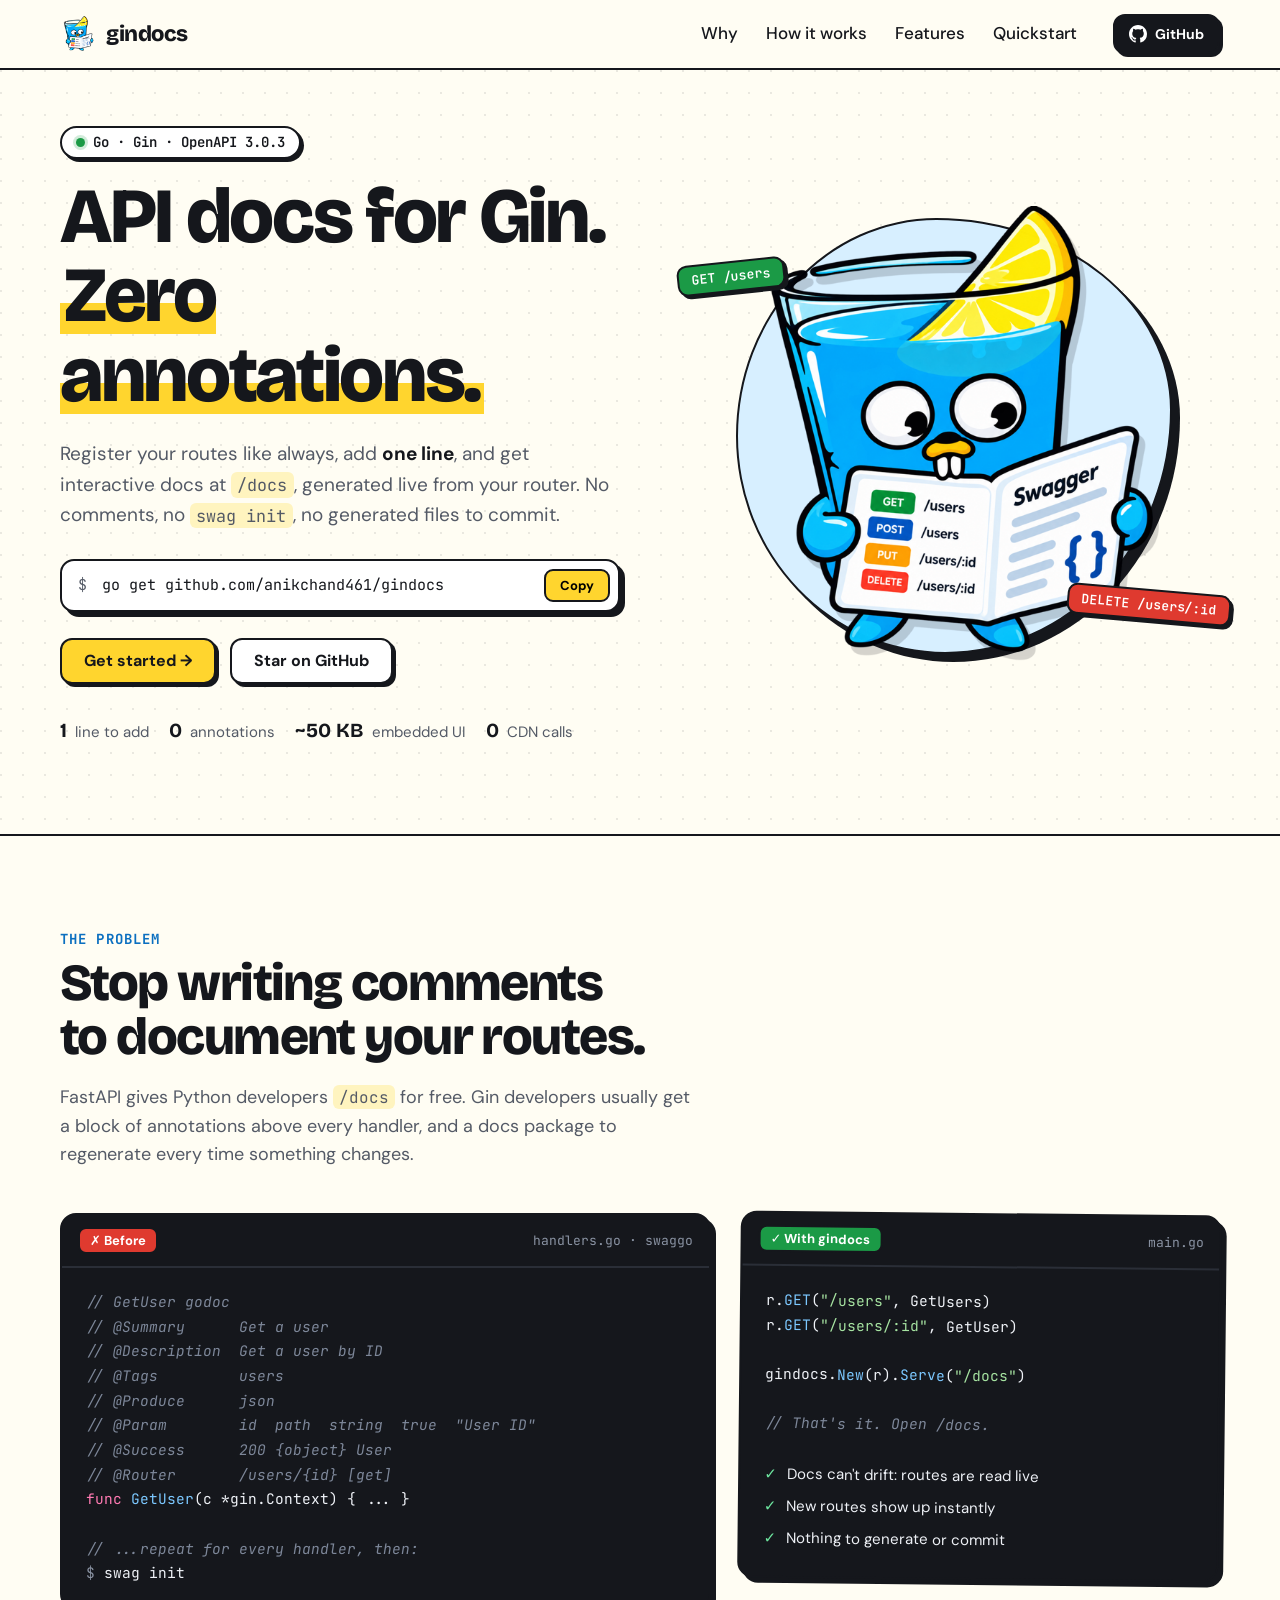
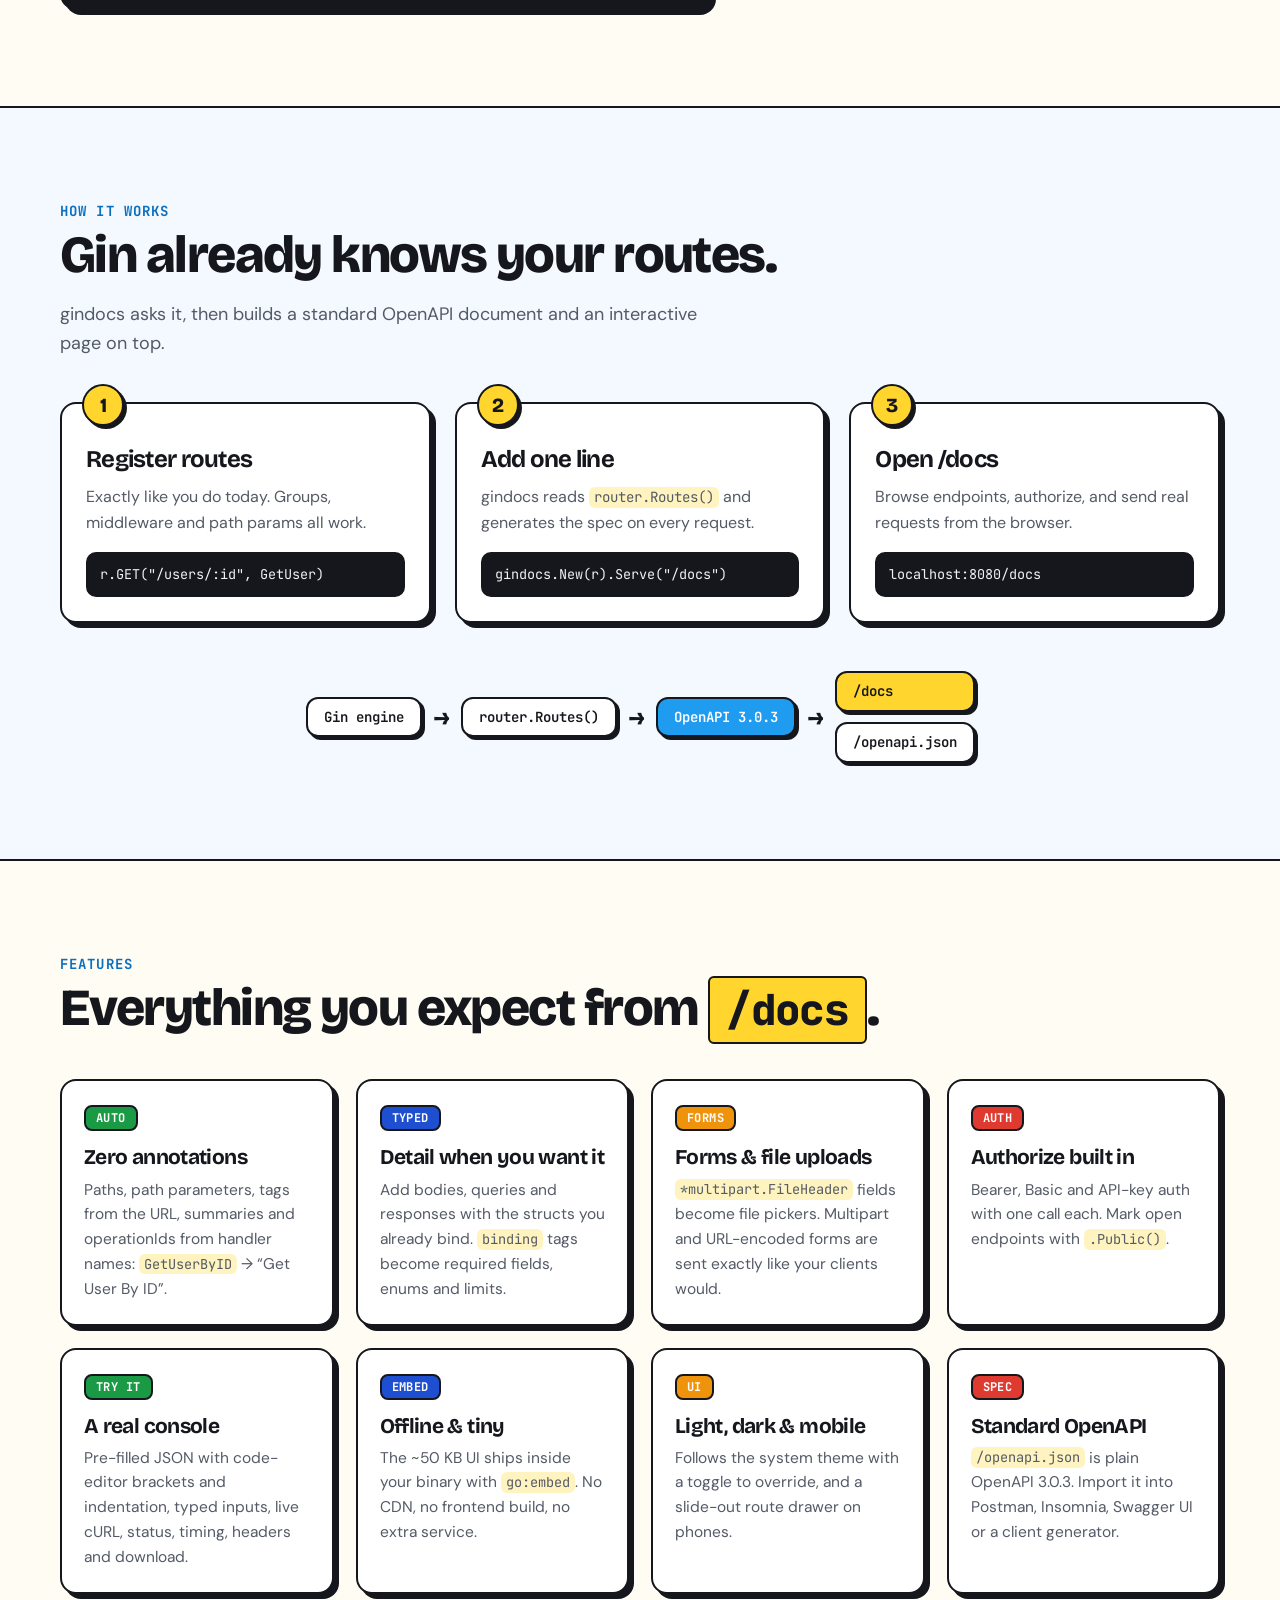
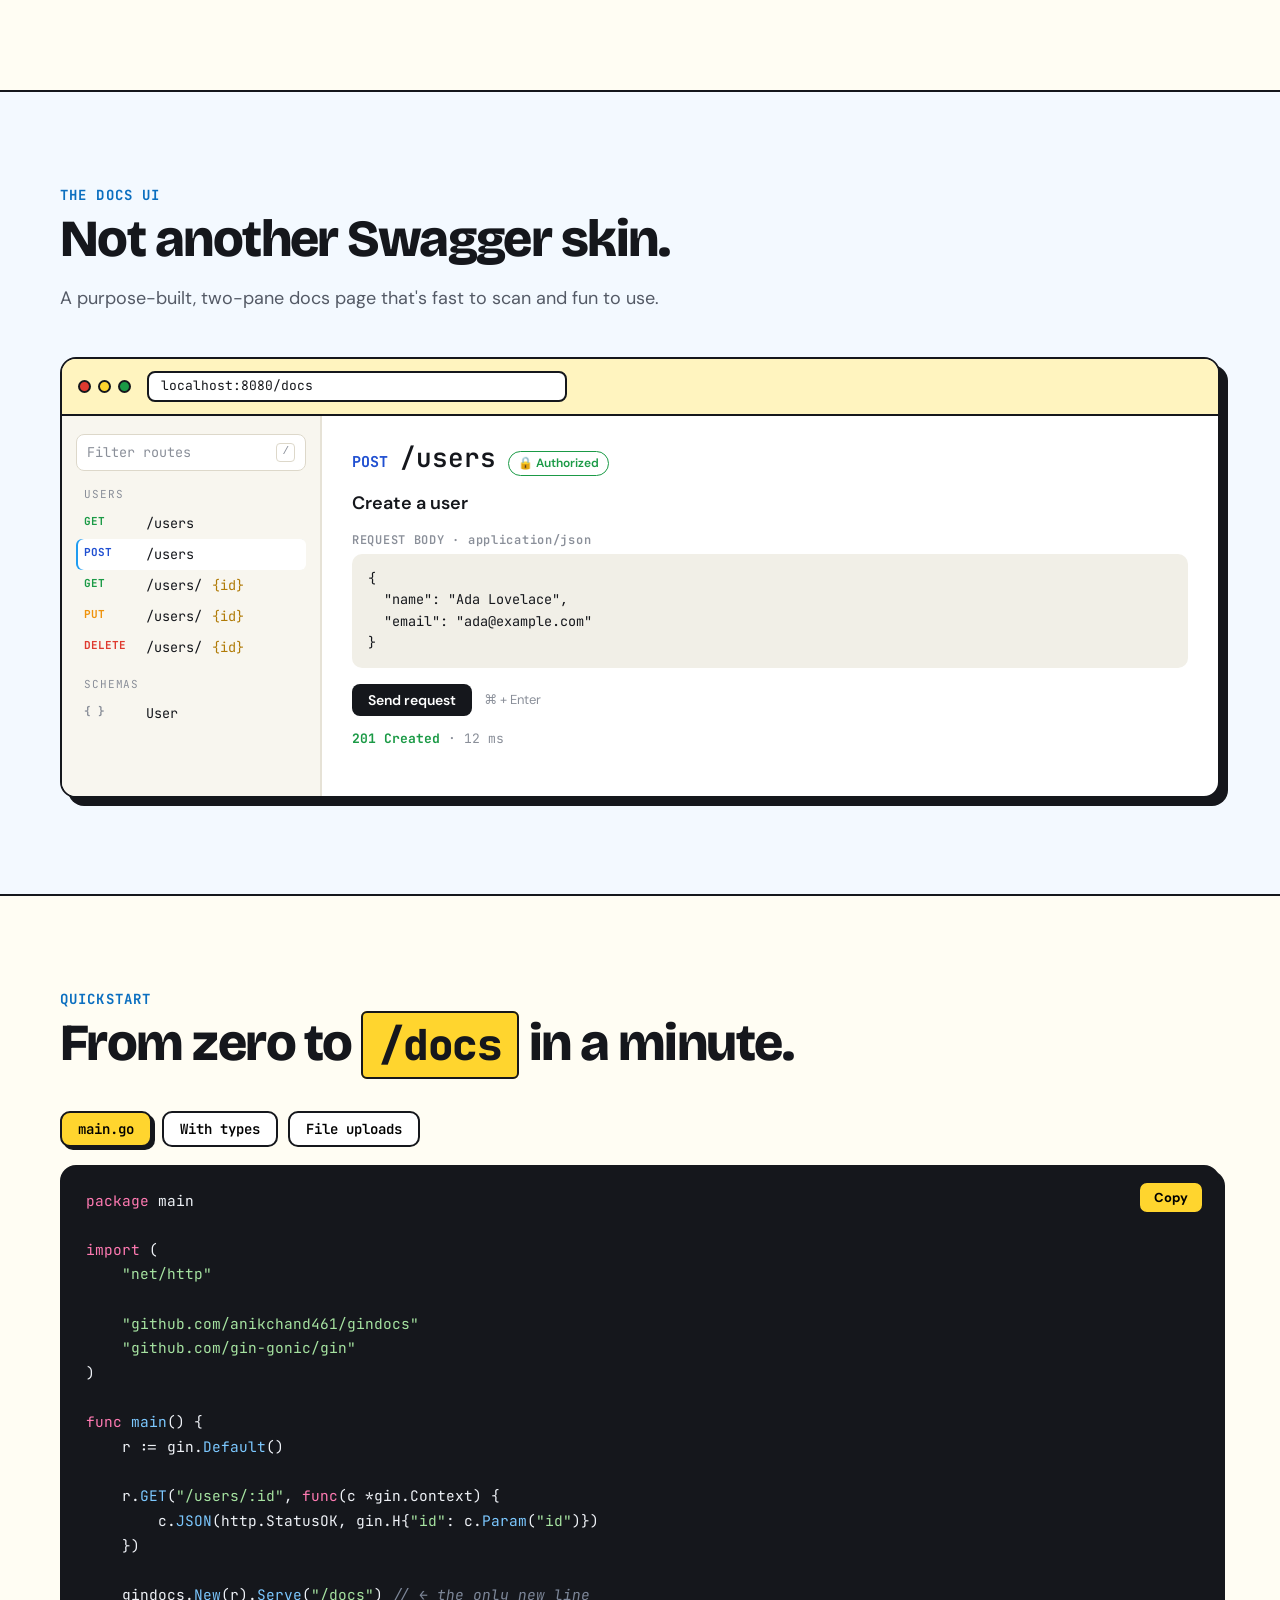
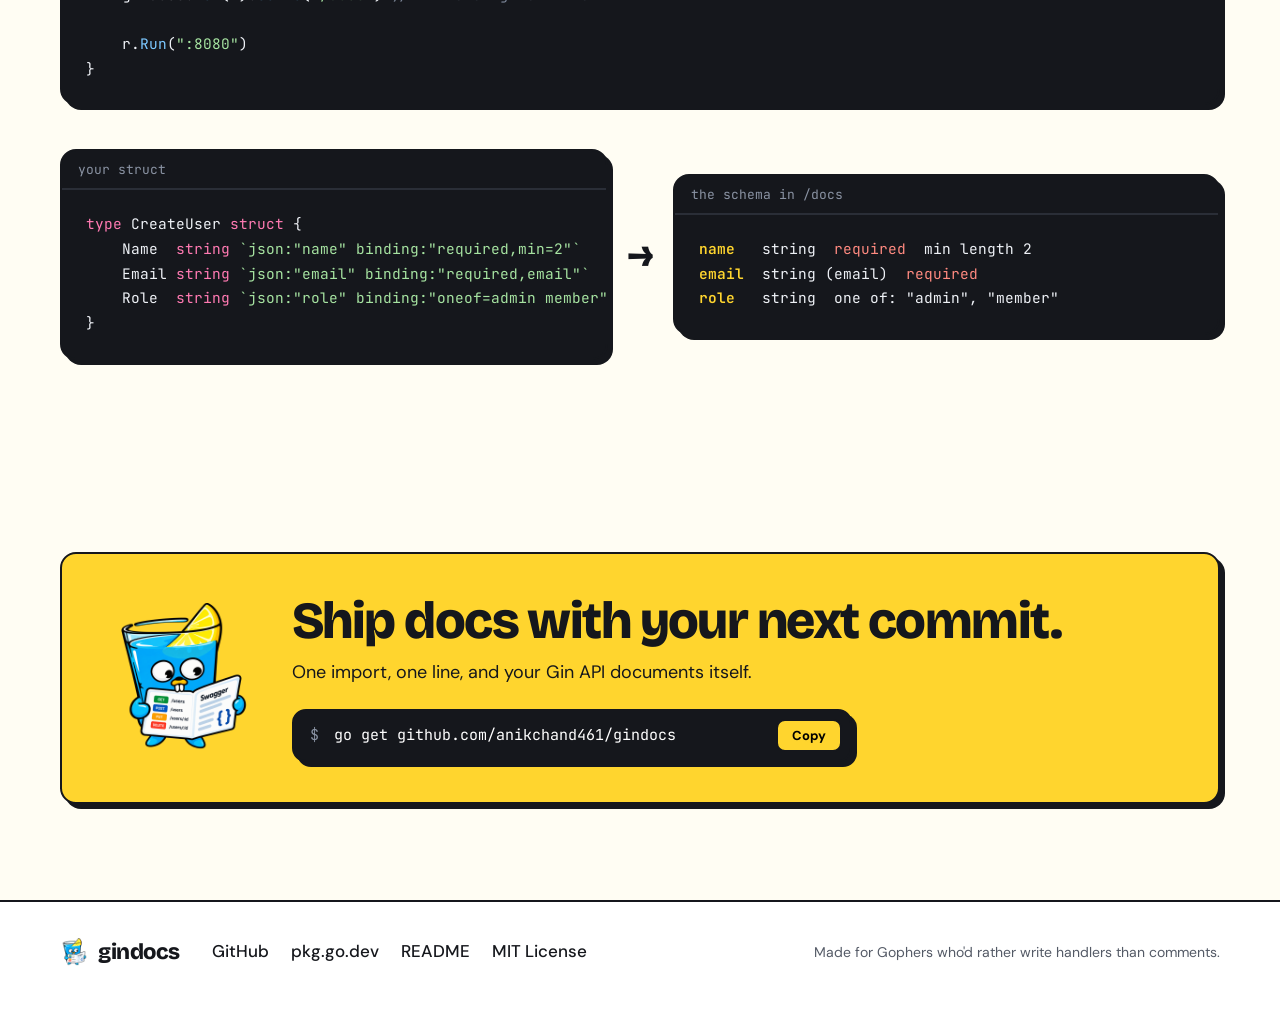
==== frontend/index.html @ b8d94977 "change readme and andd an ui to the product" ====
<!doctype html>
<html lang="en">
<head>
  <meta charset="utf-8">
  <meta name="viewport" content="width=device-width, initial-scale=1">
  <title>gindocs: automatic API docs for Gin</title>
  <meta name="description" content="Register your Gin routes, add one line, and get interactive OpenAPI docs at /docs. Zero annotations, no code generation.">
  <meta property="og:title" content="gindocs: automatic API docs for Gin">
  <meta property="og:description" content="Zero-annotation OpenAPI docs and an interactive docs UI for Go's Gin framework.">
  <meta property="og:image" content="assets/logo-640.png">
  <meta name="theme-color" content="#ffd52e">

  <link rel="icon" type="image/png" sizes="32x32" href="assets/favicon-32.png">
  <link rel="icon" type="image/png" sizes="64x64" href="assets/favicon-64.png">
  <link rel="apple-touch-icon" href="assets/apple-touch-icon.png">

  <link rel="preconnect" href="https://fonts.googleapis.com">
  <link rel="preconnect" href="https://fonts.gstatic.com" crossorigin>
  <link href="https://fonts.googleapis.com/css2?family=Bricolage+Grotesque:opsz,wght@12..96,600;12..96,800&family=DM+Sans:opsz,wght@9..40,400;9..40,500;9..40,700&family=JetBrains+Mono:wght@400;600&display=swap" rel="stylesheet">
  <link rel="stylesheet" href="style.css">
</head>
<body>
  <a class="skip" href="#main">Skip to content</a>

  <header class="nav">
    <div class="wrap nav-inner">
      <a class="brand" href="#top" aria-label="gindocs home">
        <img src="assets/favicon-64.png" alt="" width="36" height="36">
        <span>gindocs</span>
      </a>
      <nav class="nav-links" aria-label="Sections">
        <a href="#why">Why</a>
        <a href="#how">How it works</a>
        <a href="#features">Features</a>
        <a href="#quickstart">Quickstart</a>
      </nav>
      <a class="btn btn-dark btn-sm" href="https://github.com/anikchand461/gindocs" target="_blank" rel="noopener">
        <svg class="gh" viewBox="0 0 16 16" aria-hidden="true"><path d="M8 0C3.58 0 0 3.58 0 8c0 3.54 2.29 6.53 5.47 7.59.4.07.55-.17.55-.38 0-.19-.01-.82-.01-1.49-2.01.37-2.53-.49-2.69-.94-.09-.23-.48-.94-.82-1.13-.28-.15-.68-.52-.01-.53.63-.01 1.08.58 1.23.82.72 1.21 1.87.87 2.33.66.07-.52.28-.87.51-1.07-1.78-.2-3.64-.89-3.64-3.95 0-.87.31-1.59.82-2.15-.08-.2-.36-1.02.08-2.12 0 0 .67-.21 2.2.82.64-.18 1.32-.27 2-.27.68 0 1.36.09 2 .27 1.53-1.04 2.2-.82 2.2-.82.44 1.1.16 1.92.08 2.12.51.56.82 1.27.82 2.15 0 3.07-1.87 3.75-3.65 3.95.29.25.54.73.54 1.48 0 1.07-.01 1.93-.01 2.2 0 .21.15.46.55.38A8.013 8.013 0 0 0 16 8c0-4.42-3.58-8-8-8z"/></svg>
        <span>GitHub</span>
      </a>
    </div>
  </header>

  <main id="main">
    <!-- ============ HERO ============ -->
    <section class="hero" id="top">
      <div class="wrap hero-grid">
        <div class="hero-copy">
          <p class="eyebrow"><span class="dot"></span> Go · Gin · OpenAPI 3.0.3</p>
          <h1>API docs for Gin.<br><span class="hl">Zero annotations.</span></h1>
          <p class="lede">
            Register your routes like always, add <strong>one line</strong>, and get interactive docs at
            <code>/docs</code>, generated live from your router. No comments, no <code>swag init</code>,
            no generated files to commit.
          </p>

          <div class="install">
            <code><span class="prompt">$</span> go get github.com/anikchand461/gindocs</code>
            <button class="copy" type="button" data-copy="go get github.com/anikchand461/gindocs">Copy</button>
          </div>

          <div class="cta-row">
            <a class="btn btn-lemon" href="#quickstart">Get started →</a>
            <a class="btn btn-light" href="https://github.com/anikchand461/gindocs" target="_blank" rel="noopener">Star on GitHub</a>
          </div>

          <ul class="stats" aria-label="At a glance">
            <li><b>1</b> line to add</li>
            <li><b>0</b> annotations</li>
            <li><b>~50 KB</b> embedded UI</li>
            <li><b>0</b> CDN calls</li>
          </ul>
        </div>

        <div class="hero-art">
          <div class="blob" aria-hidden="true"></div>
          <img class="logo-big" src="assets/logo-640.png" width="460" height="460"
               alt="The gindocs mascot: a blue Gin glass gopher with a lemon slice, reading a Swagger book listing GET, POST, PUT and DELETE routes">
          <span class="sticker s-get" aria-hidden="true">GET /users</span>
          <span class="sticker s-del" aria-hidden="true">DELETE /users/:id</span>
        </div>
      </div>
    </section>

    <!-- ============ WHY ============ -->
    <section class="section" id="why">
      <div class="wrap">
        <p class="kicker">The problem</p>
        <h2>Stop writing comments<br>to document your routes.</h2>
        <p class="sub">
          FastAPI gives Python developers <code>/docs</code> for free. Gin developers usually get a block of
          annotations above every handler, and a docs package to regenerate every time something changes.
        </p>

        <div class="compare">
          <article class="card code-card bad">
            <header class="card-head">
              <span class="tag tag-bad">✗ Before</span>
              <span class="file">handlers.go · swaggo</span>
            </header>
<pre><code><span class="c">// GetUser godoc</span>
<span class="c">// @Summary      Get a user</span>
<span class="c">// @Description  Get a user by ID</span>
<span class="c">// @Tags         users</span>
<span class="c">// @Produce      json</span>
<span class="c">// @Param        id  path  string  true  "User ID"</span>
<span class="c">// @Success      200 {object} User</span>
<span class="c">// @Router       /users/{id} [get]</span>
<span class="k">func</span> <span class="f">GetUser</span>(c *gin.Context) { ... }

<span class="c">// ...repeat for every handler, then:</span>
<span class="p">$</span> swag init</code></pre>
          </article>

          <article class="card code-card good">
            <header class="card-head">
              <span class="tag tag-good">✓ With gindocs</span>
              <span class="file">main.go</span>
            </header>
<pre><code>r.<span class="f">GET</span>(<span class="s">"/users"</span>, GetUsers)
r.<span class="f">GET</span>(<span class="s">"/users/:id"</span>, GetUser)

gindocs.<span class="f">New</span>(r).<span class="f">Serve</span>(<span class="s">"/docs"</span>)

<span class="c">// That's it. Open /docs.</span></code></pre>
            <ul class="checks">
              <li>Docs can't drift: routes are read live</li>
              <li>New routes show up instantly</li>
              <li>Nothing to generate or commit</li>
            </ul>
          </article>
        </div>
      </div>
    </section>

    <!-- ============ HOW ============ -->
    <section class="section alt" id="how">
      <div class="wrap">
        <p class="kicker">How it works</p>
        <h2>Gin already knows your routes.</h2>
        <p class="sub">gindocs asks it, then builds a standard OpenAPI document and an interactive page on top.</p>

        <ol class="steps">
          <li class="card step">
            <span class="num">1</span>
            <h3>Register routes</h3>
            <p>Exactly like you do today. Groups, middleware and path params all work.</p>
            <code class="snippet">r.GET("/users/:id", GetUser)</code>
          </li>
          <li class="card step">
            <span class="num">2</span>
            <h3>Add one line</h3>
            <p>gindocs reads <code>router.Routes()</code> and generates the spec on every request.</p>
            <code class="snippet">gindocs.New(r).Serve("/docs")</code>
          </li>
          <li class="card step">
            <span class="num">3</span>
            <h3>Open /docs</h3>
            <p>Browse endpoints, authorize, and send real requests from the browser.</p>
            <code class="snippet">localhost:8080/docs</code>
          </li>
        </ol>

        <div class="flow" aria-label="Gin engine to router.Routes() to OpenAPI 3.0.3, served at /openapi.json and /docs">
          <span class="node">Gin engine</span><span class="arrow" aria-hidden="true">→</span>
          <span class="node">router.Routes()</span><span class="arrow" aria-hidden="true">→</span>
          <span class="node node-blue">OpenAPI 3.0.3</span><span class="arrow" aria-hidden="true">→</span>
          <span class="node-pair">
            <span class="node node-lemon">/docs</span>
            <span class="node">/openapi.json</span>
          </span>
        </div>
      </div>
    </section>

    <!-- ============ FEATURES ============ -->
    <section class="section" id="features">
      <div class="wrap">
        <p class="kicker">Features</p>
        <h2>Everything you expect from <code>/docs</code>.</h2>

        <div class="features">
          <article class="card feature">
            <span class="badge b-get">AUTO</span>
            <h3>Zero annotations</h3>
            <p>Paths, path parameters, tags from the URL, summaries and operationIds from handler names: <code>GetUserByID</code> → “Get User By ID”.</p>
          </article>
          <article class="card feature">
            <span class="badge b-post">TYPED</span>
            <h3>Detail when you want it</h3>
            <p>Add bodies, queries and responses with the structs you already bind. <code>binding</code> tags become required fields, enums and limits.</p>
          </article>
          <article class="card feature">
            <span class="badge b-put">FORMS</span>
            <h3>Forms &amp; file uploads</h3>
            <p><code>*multipart.FileHeader</code> fields become file pickers. Multipart and URL-encoded forms are sent exactly like your clients would.</p>
          </article>
          <article class="card feature">
            <span class="badge b-del">AUTH</span>
            <h3>Authorize built in</h3>
            <p>Bearer, Basic and API-key auth with one call each. Mark open endpoints with <code>.Public()</code>.</p>
          </article>
          <article class="card feature">
            <span class="badge b-get">TRY IT</span>
            <h3>A real console</h3>
            <p>Pre-filled JSON with code-editor brackets and indentation, typed inputs, live cURL, status, timing, headers and download.</p>
          </article>
          <article class="card feature">
            <span class="badge b-post">EMBED</span>
            <h3>Offline &amp; tiny</h3>
            <p>The ~50 KB UI ships inside your binary with <code>go:embed</code>. No CDN, no frontend build, no extra service.</p>
          </article>
          <article class="card feature">
            <span class="badge b-put">UI</span>
            <h3>Light, dark &amp; mobile</h3>
            <p>Follows the system theme with a toggle to override, and a slide-out route drawer on phones.</p>
          </article>
          <article class="card feature">
            <span class="badge b-del">SPEC</span>
            <h3>Standard OpenAPI</h3>
            <p><code>/openapi.json</code> is plain OpenAPI 3.0.3. Import it into Postman, Insomnia, Swagger UI or a client generator.</p>
          </article>
        </div>
      </div>
    </section>

    <!-- ============ PREVIEW ============ -->
    <section class="section alt" id="preview">
      <div class="wrap">
        <p class="kicker">The docs UI</p>
        <h2>Not another Swagger skin.</h2>
        <p class="sub">A purpose-built, two-pane docs page that's fast to scan and fun to use.</p>

        <figure class="window" aria-label="Illustration of the gindocs docs page">
          <div class="window-bar">
            <span class="lights" aria-hidden="true"><i></i><i></i><i></i></span>
            <span class="url">localhost:8080/docs</span>
          </div>
          <div class="window-body">
            <aside class="mock-side" aria-hidden="true">
              <div class="mock-search">Filter routes <kbd>/</kbd></div>
              <p class="mock-group">USERS</p>
              <p class="mock-route"><b class="m-get">GET</b>/users</p>
              <p class="mock-route active"><b class="m-post">POST</b>/users</p>
              <p class="mock-route"><b class="m-get">GET</b>/users/<i>{id}</i></p>
              <p class="mock-route"><b class="m-put">PUT</b>/users/<i>{id}</i></p>
              <p class="mock-route"><b class="m-del">DELETE</b>/users/<i>{id}</i></p>
              <p class="mock-group">SCHEMAS</p>
              <p class="mock-route"><b class="m-schema">{ }</b>User</p>
            </aside>
            <div class="mock-main" aria-hidden="true">
              <p class="mock-title"><b class="m-post">POST</b> /users <span class="mock-lock">🔒 Authorized</span></p>
              <p class="mock-summary">Create a user</p>
              <p class="mock-label">REQUEST BODY · application/json</p>
<pre class="mock-code">{
  "name": "Ada Lovelace",
  "email": "ada@example.com"
}</pre>
              <div class="mock-actions"><span class="mock-send">Send request</span><span class="mock-hint">⌘ + Enter</span></div>
              <p class="mock-status"><b>201 Created</b> · 12 ms</p>
            </div>
          </div>
        </figure>
      </div>
    </section>

    <!-- ============ QUICKSTART ============ -->
    <section class="section" id="quickstart">
      <div class="wrap">
        <p class="kicker">Quickstart</p>
        <h2>From zero to <code>/docs</code> in a minute.</h2>

        <div class="tabs" data-tabs>
          <div class="tab-list" role="tablist" aria-label="Examples">
            <button class="tab" role="tab" aria-selected="true" aria-controls="tab-basic" id="t-basic">main.go</button>
            <button class="tab" role="tab" aria-selected="false" aria-controls="tab-typed" id="t-typed" tabindex="-1">With types</button>
            <button class="tab" role="tab" aria-selected="false" aria-controls="tab-upload" id="t-upload" tabindex="-1">File uploads</button>
          </div>

          <div class="card code-card panel" role="tabpanel" id="tab-basic" aria-labelledby="t-basic">
            <button class="copy copy-float" type="button" data-copy-from="#code-basic">Copy</button>
<pre><code id="code-basic"><span class="k">package</span> main

<span class="k">import</span> (
	<span class="s">"net/http"</span>

	<span class="s">"github.com/anikchand461/gindocs"</span>
	<span class="s">"github.com/gin-gonic/gin"</span>
)

<span class="k">func</span> <span class="f">main</span>() {
	r := gin.<span class="f">Default</span>()

	r.<span class="f">GET</span>(<span class="s">"/users/:id"</span>, <span class="k">func</span>(c *gin.Context) {
		c.<span class="f">JSON</span>(http.StatusOK, gin.H{<span class="s">"id"</span>: c.<span class="f">Param</span>(<span class="s">"id"</span>)})
	})

	gindocs.<span class="f">New</span>(r).<span class="f">Serve</span>(<span class="s">"/docs"</span>) <span class="c">// ← the only new line</span>

	r.<span class="f">Run</span>(<span class="s">":8080"</span>)
}</code></pre>
          </div>

          <div class="card code-card panel" role="tabpanel" id="tab-typed" aria-labelledby="t-typed" hidden>
            <button class="copy copy-float" type="button" data-copy-from="#code-typed">Copy</button>
<pre><code id="code-typed">docs := gindocs.<span class="f">New</span>(r)
docs.Title = <span class="s">"Users API"</span>
docs.<span class="f">BearerAuth</span>()

docs.<span class="f">Route</span>(<span class="s">"POST /users"</span>).
	<span class="f">Summary</span>(<span class="s">"Create a user"</span>).
	<span class="f">Body</span>(CreateUser{}).      <span class="c">// the struct you pass to ShouldBindJSON</span>
	<span class="f">Response</span>(<span class="n">201</span>, User{}).
	<span class="f">Response</span>(<span class="n">400</span>, APIError{})

docs.<span class="f">Route</span>(<span class="s">"GET /users"</span>).
	<span class="f">Query</span>(ListUsers{})        <span class="c">// `form` tags → query parameters</span>

docs.<span class="f">Route</span>(<span class="s">"GET /health"</span>).<span class="f">Public</span>()

docs.<span class="f">Serve</span>(<span class="s">"/docs"</span>)</code></pre>
          </div>

          <div class="card code-card panel" role="tabpanel" id="tab-upload" aria-labelledby="t-upload" hidden>
            <button class="copy copy-float" type="button" data-copy-from="#code-upload">Copy</button>
<pre><code id="code-upload"><span class="k">type</span> AvatarForm <span class="k">struct</span> {
	Avatar  *multipart.FileHeader <span class="s">`form:"avatar" binding:"required"`</span>
	Caption <span class="k">string</span>                <span class="s">`form:"caption" binding:"max=80"`</span>
}

<span class="c">// A file field makes it multipart/form-data,</span>
<span class="c">// and Try it shows a file picker.</span>
docs.<span class="f">Route</span>(<span class="s">"POST /users/:id/avatar"</span>).<span class="f">Form</span>(AvatarForm{})</code></pre>
          </div>
        </div>

        <div class="tags-demo">
          <div class="card code-card">
            <header class="card-head"><span class="file">your struct</span></header>
<pre><code><span class="k">type</span> CreateUser <span class="k">struct</span> {
	Name  <span class="k">string</span> <span class="s">`json:"name" binding:"required,min=2"`</span>
	Email <span class="k">string</span> <span class="s">`json:"email" binding:"required,email"`</span>
	Role  <span class="k">string</span> <span class="s">`json:"role" binding:"oneof=admin member"`</span>
}</code></pre>
          </div>
          <span class="tags-arrow" aria-hidden="true">→</span>
          <div class="card code-card">
            <header class="card-head"><span class="file">the schema in /docs</span></header>
<pre><code><span class="b">name</span>   string  <span class="req">required</span>  min length 2
<span class="b">email</span>  string (email)  <span class="req">required</span>
<span class="b">role</span>   string  one of: "admin", "member"</code></pre>
          </div>
        </div>
      </div>
    </section>

    <!-- ============ CTA ============ -->
    <section class="section">
      <div class="wrap">
        <div class="card cta">
          <img src="assets/logo-640.png" alt="" width="150" height="150" loading="lazy">
          <div>
            <h2>Ship docs with your next commit.</h2>
            <p>One import, one line, and your Gin API documents itself.</p>
            <div class="install install-dark">
              <code><span class="prompt">$</span> go get github.com/anikchand461/gindocs</code>
              <button class="copy" type="button" data-copy="go get github.com/anikchand461/gindocs">Copy</button>
            </div>
          </div>
        </div>
      </div>
    </section>
  </main>

  <footer class="footer">
    <div class="wrap footer-inner">
      <a class="brand" href="#top">
        <img src="assets/favicon-64.png" alt="" width="28" height="28">
        <span>gindocs</span>
      </a>
      <nav class="footer-links" aria-label="Links">
        <a href="https://github.com/anikchand461/gindocs" target="_blank" rel="noopener">GitHub</a>
        <a href="https://pkg.go.dev/github.com/anikchand461/gindocs" target="_blank" rel="noopener">pkg.go.dev</a>
        <a href="https://github.com/anikchand461/gindocs#readme" target="_blank" rel="noopener">README</a>
        <a href="https://github.com/anikchand461/gindocs/blob/main/LICENSE" target="_blank" rel="noopener">MIT License</a>
      </nav>
      <p class="fine">Made for Gophers who'd rather write handlers than comments.</p>
    </div>
  </footer>

  <script src="script.js"></script>
</body>
</html>
---- frontend/style.css ----
/* gindocs website. The look borrows from the mascot: thick ink outlines,
   hard "sticker" shadows, Gin-glass blue and lemon yellow. */

:root {
  --ink: #15171c;
  --paper: #fffdf3;
  --paper-2: #f3f9ff;
  --white: #ffffff;
  --muted: #545a66;
  --blue: #1f9cf0;
  --blue-deep: #0b6fc0;
  --blue-soft: #d7efff;
  --lemon: #ffd52e;
  --lemon-soft: #fff4bf;

  --get: #1b9a46;
  --post: #1f4fd1;
  --put: #ef930c;
  --del: #df3a2f;

  --code-bg: #15171c;
  --code-ink: #eef1f6;
  --code-dim: #8a93a3;

  --line: 2.5px solid var(--ink);
  --shadow: 5px 5px 0 var(--ink);
  --shadow-sm: 3px 3px 0 var(--ink);
  --radius: 16px;

  --display: "Bricolage Grotesque", ui-sans-serif, system-ui, sans-serif;
  --sans: "DM Sans", ui-sans-serif, system-ui, -apple-system, "Segoe UI", sans-serif;
  --mono: "JetBrains Mono", ui-monospace, "SF Mono", Menlo, Consolas, monospace;

  color-scheme: light;
}

* { box-sizing: border-box; }

html { scroll-behavior: smooth; scroll-padding-top: 84px; }

body {
  margin: 0;
  background: var(--paper);
  color: var(--ink);
  font: 17px/1.6 var(--sans);
  -webkit-font-smoothing: antialiased;
  overflow-x: hidden;
}

img { max-width: 100%; height: auto; }

a { color: inherit; }

code {
  font-family: var(--mono);
  font-size: 0.88em;
  padding: 0.1em 0.38em;
  border-radius: 6px;
  background: var(--lemon-soft);
}

:focus-visible { outline: 3px solid var(--blue); outline-offset: 3px; }

.skip {
  position: absolute;
  left: -999px;
  top: 8px;
  z-index: 100;
  padding: 8px 14px;
  background: var(--lemon);
  border: var(--line);
  border-radius: 10px;
}
.skip:focus { left: 8px; }

.wrap {
  width: min(1160px, 100% - 32px);
  margin-inline: auto;
}

/* ---------- buttons ---------- */

.btn {
  display: inline-flex;
  align-items: center;
  gap: 8px;
  padding: 13px 22px;
  border: var(--line);
  border-radius: 12px;
  box-shadow: var(--shadow-sm);
  font: 700 16px/1 var(--sans);
  text-decoration: none;
  cursor: pointer;
  transition: transform 0.12s, box-shadow 0.12s;
}

.btn:hover { transform: translate(-2px, -2px); box-shadow: 5px 5px 0 var(--ink); }
.btn:active { transform: translate(2px, 2px); box-shadow: 1px 1px 0 var(--ink); }

.btn-lemon { background: var(--lemon); }
.btn-light { background: var(--white); }
.btn-dark { background: var(--ink); color: var(--white); }
.btn-sm { padding: 9px 14px; font-size: 14px; }

.gh { width: 18px; height: 18px; fill: currentColor; }

/* ---------- nav ---------- */

.nav {
  position: sticky;
  top: 0;
  z-index: 50;
  background: rgb(255 253 243 / 0.88);
  backdrop-filter: blur(10px);
  border-bottom: var(--line);
}

.nav-inner {
  display: flex;
  align-items: center;
  gap: 24px;
  height: 68px;
}

.brand {
  display: inline-flex;
  align-items: center;
  gap: 10px;
  font: 800 22px/1 var(--display);
  letter-spacing: -0.02em;
  text-decoration: none;
}

.nav-links {
  display: flex;
  gap: 4px;
  margin-left: auto;
}

.nav-links a {
  padding: 8px 12px;
  border-radius: 10px;
  font-weight: 500;
  text-decoration: none;
}

.nav-links a:hover { background: var(--lemon-soft); }

/* ---------- hero ---------- */

.hero {
  padding: 56px 0 88px;
  background:
    radial-gradient(circle at 1px 1px, rgb(21 23 28 / 0.09) 1px, transparent 0) 0 0 / 22px 22px,
    var(--paper);
  border-bottom: var(--line);
}

.hero-grid {
  display: grid;
  grid-template-columns: 1.05fr 0.95fr;
  align-items: center;
  gap: 40px;
}

/* Let grid columns shrink below their content, so long code lines scroll
   inside their own boxes instead of widening the page. */
.hero-grid > *,
.compare > *,
.steps > *,
.features > *,
.tags-demo > * { min-width: 0; }

.eyebrow {
  display: inline-flex;
  align-items: center;
  gap: 8px;
  margin: 0 0 18px;
  padding: 6px 14px;
  border: var(--line);
  border-radius: 999px;
  background: var(--white);
  box-shadow: var(--shadow-sm);
  font: 600 14px/1.2 var(--mono);
}

.dot {
  width: 9px;
  height: 9px;
  border-radius: 50%;
  background: var(--get);
  box-shadow: 0 0 0 3px rgb(27 154 70 / 0.2);
}

h1, h2, h3 { font-family: var(--display); letter-spacing: -0.03em; }

h1 {
  margin: 0;
  font-size: clamp(42px, 6.4vw, 78px);
  font-weight: 800;
  line-height: 1.02;
}

.hl {
  background: linear-gradient(transparent 58%, var(--lemon) 58%, var(--lemon) 92%, transparent 92%);
  padding: 0 4px;
}

.lede {
  max-width: 560px;
  margin: 24px 0 28px;
  font-size: 19px;
  color: var(--muted);
}

.lede strong { color: var(--ink); }

.install {
  display: flex;
  align-items: center;
  gap: 10px;
  max-width: 560px;
  padding: 8px 8px 8px 16px;
  border: var(--line);
  border-radius: 14px;
  background: var(--white);
  box-shadow: var(--shadow);
}

.install code {
  flex: 1;
  min-width: 0;
  padding: 0;
  background: none;
  font-size: 15px;
  overflow-x: auto;
  white-space: nowrap;
}

.prompt { color: var(--muted); user-select: none; margin-right: 6px; }

.copy {
  flex: none;
  padding: 8px 14px;
  border: 2px solid var(--ink);
  border-radius: 9px;
  background: var(--lemon);
  font: 700 13px/1 var(--sans);
  cursor: pointer;
}

.copy:hover { background: #ffe066; }
.copy.done { background: var(--get); color: var(--white); }

.cta-row {
  display: flex;
  flex-wrap: wrap;
  gap: 14px;
  margin-top: 26px;
}

.stats {
  display: flex;
  flex-wrap: wrap;
  gap: 8px 20px;
  margin: 30px 0 0;
  padding: 0;
  list-style: none;
  color: var(--muted);
  font-size: 15px;
}

.stats b { color: var(--ink); font-family: var(--display); font-size: 20px; margin-right: 4px; }

.hero-art {
  position: relative;
  display: grid;
  place-items: center;
  min-height: 420px;
}

.blob {
  position: absolute;
  width: 82%;
  aspect-ratio: 1;
  border: var(--line);
  border-radius: 46% 54% 52% 48% / 50% 44% 56% 50%;
  background: var(--blue-soft);
  box-shadow: 8px 8px 0 var(--ink);
}

.logo-big {
  position: relative;
  width: min(460px, 100%);
  filter: drop-shadow(6px 8px 0 rgb(21 23 28 / 0.18));
  animation: bob 5s ease-in-out infinite;
}

@keyframes bob {
  0%, 100% { transform: translateY(0) rotate(-1.5deg); }
  50% { transform: translateY(-12px) rotate(1.5deg); }
}

.sticker {
  position: absolute;
  padding: 7px 12px;
  border: var(--line);
  border-radius: 10px;
  box-shadow: var(--shadow-sm);
  color: var(--white);
  font: 600 13px/1 var(--mono);
}

.s-get { top: 12%; left: -2%; background: var(--get); transform: rotate(-6deg); }
.s-del { bottom: 10%; right: -2%; background: var(--del); transform: rotate(5deg); }

/* ---------- sections ---------- */

.section { padding: 96px 0; }
.section.alt { background: var(--paper-2); border-block: var(--line); }

.kicker {
  margin: 0 0 10px;
  color: var(--blue-deep);
  font: 700 14px/1 var(--mono);
  letter-spacing: 0.08em;
  text-transform: uppercase;
}

h2 {
  margin: 0;
  font-size: clamp(32px, 4.4vw, 52px);
  font-weight: 800;
  line-height: 1.05;
}

h2 code { font-size: 0.82em; background: var(--lemon); border: 2px solid var(--ink); }

.sub {
  max-width: 640px;
  margin: 18px 0 0;
  color: var(--muted);
  font-size: 18px;
}

.card {
  border: var(--line);
  border-radius: var(--radius);
  background: var(--white);
  box-shadow: var(--shadow);
}

/* ---------- code ---------- */

.code-card { overflow: hidden; background: var(--code-bg); color: var(--code-ink); }

.code-card pre {
  margin: 0;
  padding: 22px 24px;
  overflow-x: auto;
  font: 14.5px/1.7 var(--mono);
  tab-size: 4;
}

.code-card code { padding: 0; background: none; font-size: inherit; border: 0; }

.card-head {
  display: flex;
  align-items: center;
  justify-content: space-between;
  gap: 10px;
  padding: 12px 16px;
  border-bottom: 2px solid #2a2e37;
}

.file { color: var(--code-dim); font: 13px/1 var(--mono); }

.c { color: #7d8799; font-style: italic; }
.k { color: #ff7ab2; }
.s { color: #a6e3a1; }
.f { color: #7cc8ff; }
.n { color: #ffd52e; }
.p { color: var(--code-dim); }
.b { color: var(--lemon); font-weight: 600; }
.req { color: #ff8a80; }

/* ---------- compare ---------- */

.compare {
  display: grid;
  grid-template-columns: 1.15fr 0.85fr;
  gap: 28px;
  margin-top: 44px;
  align-items: start;
}

.tag {
  padding: 5px 10px;
  border: 2px solid var(--ink);
  border-radius: 8px;
  font: 700 13px/1 var(--sans);
}

.tag-bad { background: var(--del); color: var(--white); }
.tag-good { background: var(--get); color: var(--white); }

.code-card.good { transform: rotate(0.6deg); }

.checks {
  margin: 0;
  padding: 0 24px 22px;
  list-style: none;
  font-size: 15px;
}

.checks li { padding: 4px 0; }
.checks li::before { content: "✓"; margin-right: 10px; color: #6ee7a0; font-weight: 700; }

/* ---------- steps & flow ---------- */

.steps {
  display: grid;
  grid-template-columns: repeat(3, 1fr);
  gap: 24px;
  margin: 44px 0 0;
  padding: 0;
  list-style: none;
}

.step { position: relative; padding: 30px 24px 24px; }

.num {
  position: absolute;
  top: -20px;
  left: 20px;
  display: grid;
  place-items: center;
  width: 42px;
  height: 42px;
  border: var(--line);
  border-radius: 50%;
  background: var(--lemon);
  box-shadow: var(--shadow-sm);
  font: 800 20px/1 var(--display);
}

.step h3 { margin: 6px 0 6px; font-size: 24px; }
.step p { margin: 0 0 16px; color: var(--muted); font-size: 16px; }

.snippet {
  display: block;
  padding: 10px 12px;
  border: 2px solid var(--ink);
  border-radius: 10px;
  background: var(--code-bg);
  color: var(--code-ink);
  font-size: 13.5px;
  overflow-x: auto;
  white-space: nowrap;
}

.flow {
  display: flex;
  flex-wrap: wrap;
  align-items: center;
  justify-content: center;
  gap: 12px;
  margin-top: 48px;
}

.node {
  padding: 10px 16px;
  border: var(--line);
  border-radius: 12px;
  background: var(--white);
  box-shadow: var(--shadow-sm);
  font: 600 14px/1.2 var(--mono);
}

.node-blue { background: var(--blue); color: var(--white); }
.node-lemon { background: var(--lemon); }
.node-pair { display: inline-flex; flex-direction: column; gap: 10px; }
.arrow { font: 800 24px/1 var(--display); }

/* ---------- features ---------- */

.features {
  display: grid;
  grid-template-columns: repeat(4, 1fr);
  gap: 22px;
  margin-top: 44px;
}

.feature {
  padding: 22px;
  transition: transform 0.15s, box-shadow 0.15s;
}

.feature:hover { transform: translate(-3px, -3px); box-shadow: 8px 8px 0 var(--ink); }
.feature h3 { margin: 14px 0 8px; font-size: 21px; line-height: 1.15; }
.feature p { margin: 0; color: var(--muted); font-size: 15.5px; }

.badge {
  display: inline-block;
  padding: 5px 10px;
  border: 2px solid var(--ink);
  border-radius: 8px;
  color: var(--white);
  font: 700 12px/1 var(--mono);
  letter-spacing: 0.04em;
}

.b-get { background: var(--get); }
.b-post { background: var(--post); }
.b-put { background: var(--put); }
.b-del { background: var(--del); }

/* ---------- docs preview ---------- */

.window {
  margin: 44px 0 0;
  border: var(--line);
  border-radius: var(--radius);
  background: var(--white);
  box-shadow: 8px 8px 0 var(--ink);
  overflow: hidden;
}

.window-bar {
  display: flex;
  align-items: center;
  gap: 16px;
  padding: 12px 16px;
  border-bottom: var(--line);
  background: var(--lemon-soft);
}

.lights { display: inline-flex; gap: 7px; }
.lights i { width: 13px; height: 13px; border: 2px solid var(--ink); border-radius: 50%; background: var(--del); }
.lights i:nth-child(2) { background: var(--lemon); }
.lights i:nth-child(3) { background: var(--get); }

.url {
  flex: 1;
  max-width: 420px;
  padding: 5px 12px;
  border: 2px solid var(--ink);
  border-radius: 8px;
  background: var(--white);
  font: 13px/1.3 var(--mono);
}

.window-body { display: grid; grid-template-columns: 260px 1fr; min-height: 380px; }

.mock-side {
  padding: 18px 14px;
  border-right: 2px solid #e6e2d6;
  background: #f8f6ef;
  font: 13.5px/1.4 var(--mono);
}

.mock-search {
  display: flex;
  justify-content: space-between;
  margin-bottom: 16px;
  padding: 8px 10px;
  border: 1.5px solid #ddd8ca;
  border-radius: 8px;
  background: var(--white);
  color: #8a8f99;
}

.mock-search kbd { padding: 0 5px; border: 1px solid #ddd8ca; border-radius: 4px; font-size: 11px; }
.mock-group { margin: 14px 8px 6px; color: #8a8f99; font-size: 11px; letter-spacing: 0.08em; }
.mock-route { display: flex; gap: 10px; margin: 0; padding: 6px 8px; border-radius: 6px; }
.mock-route b { width: 52px; flex: none; font-size: 11px; }
.mock-route i { color: #b07a06; font-style: normal; }
.mock-route.active { background: var(--white); box-shadow: inset 2px 0 0 var(--blue); }

.m-get { color: var(--get); }
.m-post { color: var(--post); }
.m-put { color: var(--put); }
.m-del { color: var(--del); }
.m-schema { color: #8a8f99; }

.mock-main { padding: 26px 30px; }
.mock-title { display: flex; flex-wrap: wrap; align-items: baseline; gap: 12px; margin: 0; font: 600 26px/1.2 var(--mono); }
.mock-title b { font-size: 15px; }
.mock-lock { padding: 2px 9px; border: 1.5px solid var(--get); border-radius: 999px; color: var(--get); font: 600 12px/1.6 var(--sans); }
.mock-summary { margin: 16px 0 18px; font: 600 18px/1.3 var(--sans); }
.mock-label { margin: 0 0 8px; color: #8a8f99; font: 600 12px/1 var(--mono); letter-spacing: 0.06em; }
.mock-code { margin: 0; padding: 14px 16px; border-radius: 10px; background: #f1efe7; font: 13.5px/1.6 var(--mono); overflow-x: auto; }
.mock-actions { display: flex; align-items: center; gap: 12px; margin-top: 16px; }
.mock-send { padding: 9px 16px; border-radius: 8px; background: var(--ink); color: var(--white); font: 600 14px/1 var(--sans); }
.mock-hint { color: #8a8f99; font-size: 13px; }
.mock-status { margin: 16px 0 0; font: 13px/1 var(--mono); color: #8a8f99; }
.mock-status b { color: var(--get); }

/* ---------- quickstart ---------- */

.tabs { margin-top: 40px; }

.tab-list { display: flex; flex-wrap: wrap; gap: 10px; margin-bottom: 18px; }

.tab {
  padding: 9px 16px;
  border: var(--line);
  border-radius: 10px;
  background: var(--white);
  font: 600 14px/1 var(--mono);
  cursor: pointer;
}

.tab[aria-selected="true"] { background: var(--lemon); box-shadow: var(--shadow-sm); }

.panel { position: relative; }

.copy-float { position: absolute; top: 14px; right: 14px; }

.tags-demo {
  display: grid;
  grid-template-columns: 1fr auto 1fr;
  align-items: center;
  gap: 20px;
  margin-top: 44px;
}

.tags-arrow { font: 800 40px/1 var(--display); }

/* ---------- CTA & footer ---------- */

.cta {
  display: flex;
  align-items: center;
  gap: 36px;
  padding: 40px 44px;
  background: var(--lemon);
}

.cta img { flex: none; animation: bob 5s ease-in-out infinite; }
.cta p { margin: 10px 0 22px; font-size: 18px; }

.install-dark { background: var(--ink); color: var(--white); }
.install-dark .prompt { color: var(--code-dim); }

.footer { padding: 36px 0 48px; border-top: var(--line); background: var(--white); }

.footer-inner {
  display: flex;
  flex-wrap: wrap;
  align-items: center;
  gap: 16px 32px;
}

.footer-links { display: flex; flex-wrap: wrap; gap: 6px 22px; }
.footer-links a { font-weight: 500; text-decoration: none; }
.footer-links a:hover { text-decoration: underline; }
.fine { margin: 0 0 0 auto; color: var(--muted); font-size: 14px; }

/* ---------- responsive ---------- */

@media (max-width: 1000px) {
  .features { grid-template-columns: repeat(2, 1fr); }
  .compare { grid-template-columns: 1fr; }
  .code-card.good { transform: none; }
}

@media (max-width: 820px) {
  .nav-links { display: none; }
  .nav-inner { justify-content: space-between; }

  .hero { padding: 32px 0 64px; }
  .hero-grid { grid-template-columns: 1fr; gap: 12px; }
  .hero-art { order: -1; min-height: 0; padding: 12px 0 8px; }
  .logo-big { width: min(330px, 82vw); }
  .sticker { font-size: 11px; }
  .s-get { left: 0; }
  .s-del { right: 0; }

  .steps { grid-template-columns: 1fr; gap: 34px; }
  .window-body { grid-template-columns: 1fr; }
  .mock-side { border-right: 0; border-bottom: 2px solid #e6e2d6; }
  .tags-demo { grid-template-columns: 1fr; }
  .tags-arrow { transform: rotate(90deg); justify-self: center; }

  .cta { flex-direction: column; align-items: flex-start; padding: 30px 24px; }
  .fine { margin-left: 0; }

  .section { padding: 72px 0; }
}

@media (max-width: 560px) {
  body { font-size: 16px; }
  .features { grid-template-columns: 1fr; }
  .install code { font-size: 13px; }
  .code-card pre { padding: 18px; font-size: 13px; }
  .flow { flex-direction: column; }
  .arrow { transform: rotate(90deg); }
  .mock-main { padding: 20px; }
  .mock-title { font-size: 20px; }
  .copy-float { top: 10px; right: 10px; }
}

@media (prefers-reduced-motion: reduce) {
  html { scroll-behavior: auto; }
  *, *::before, *::after { animation: none !important; transition: none !important; }
}
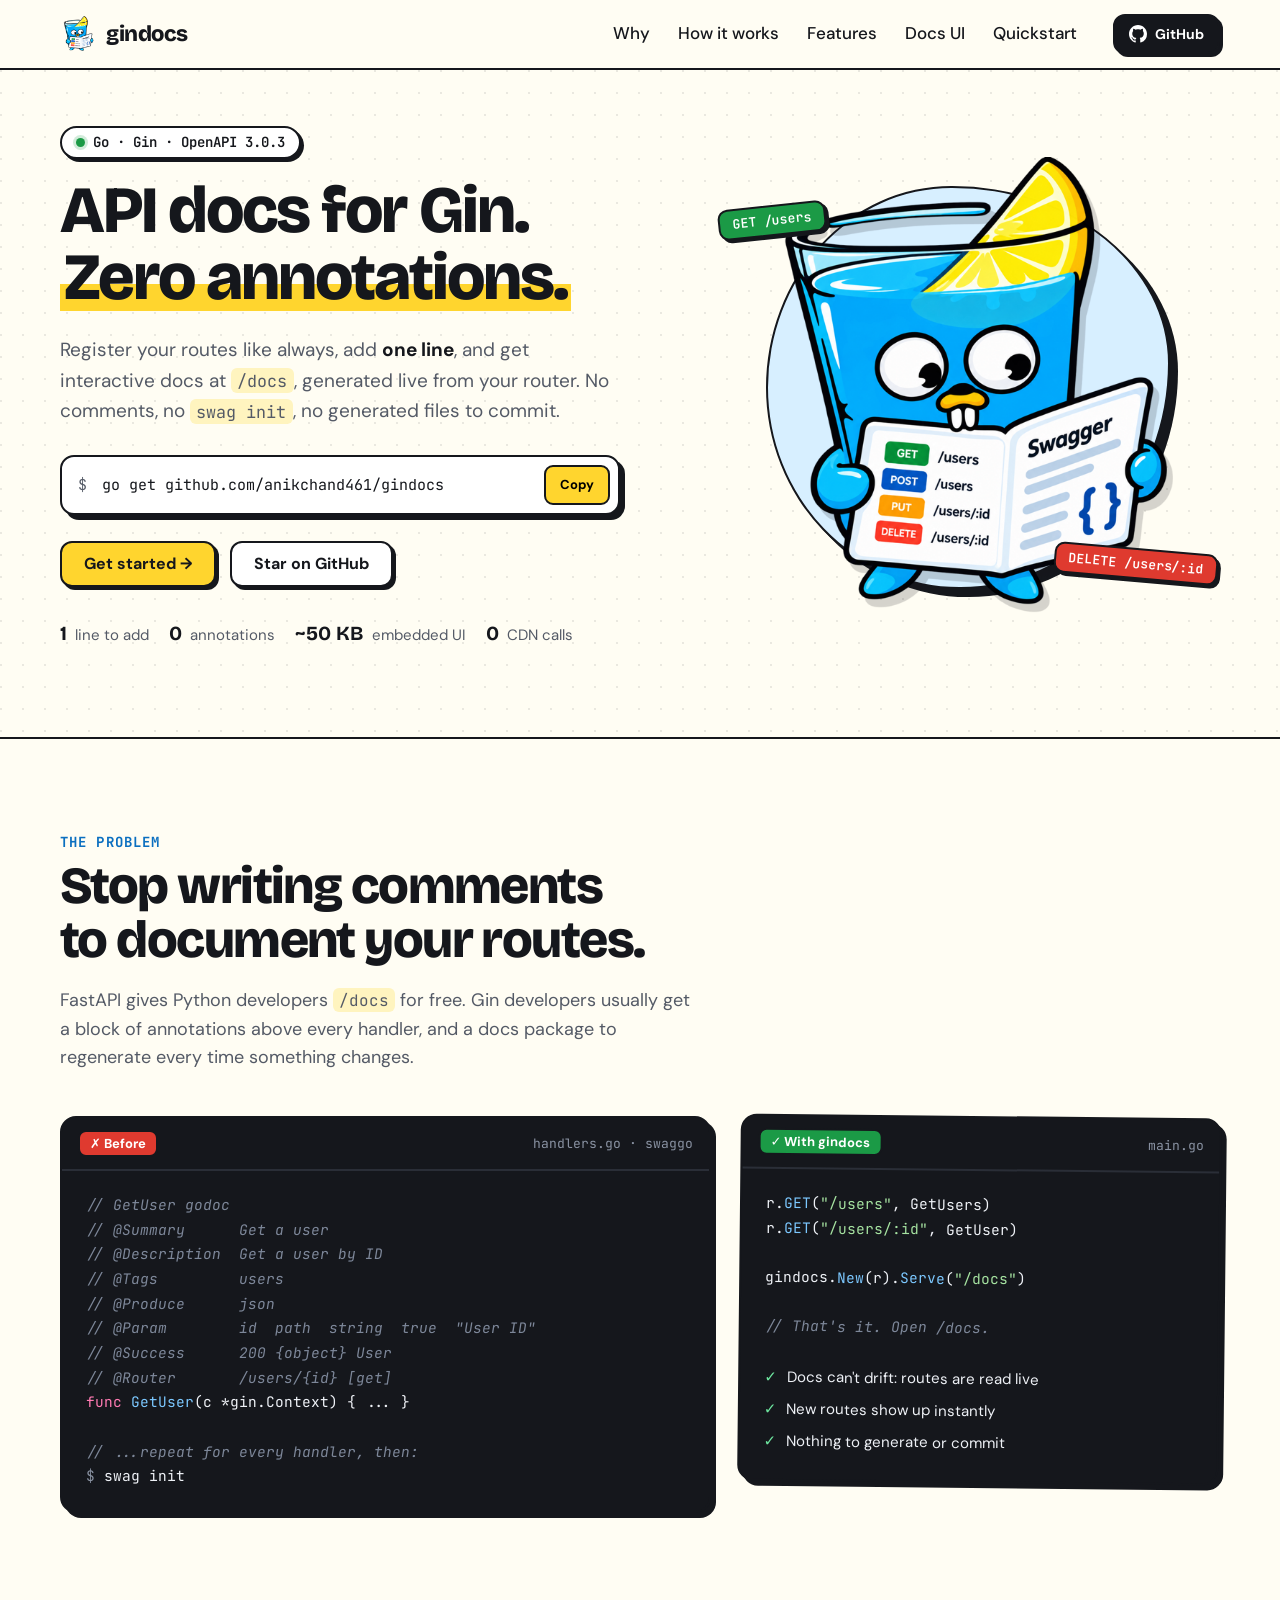
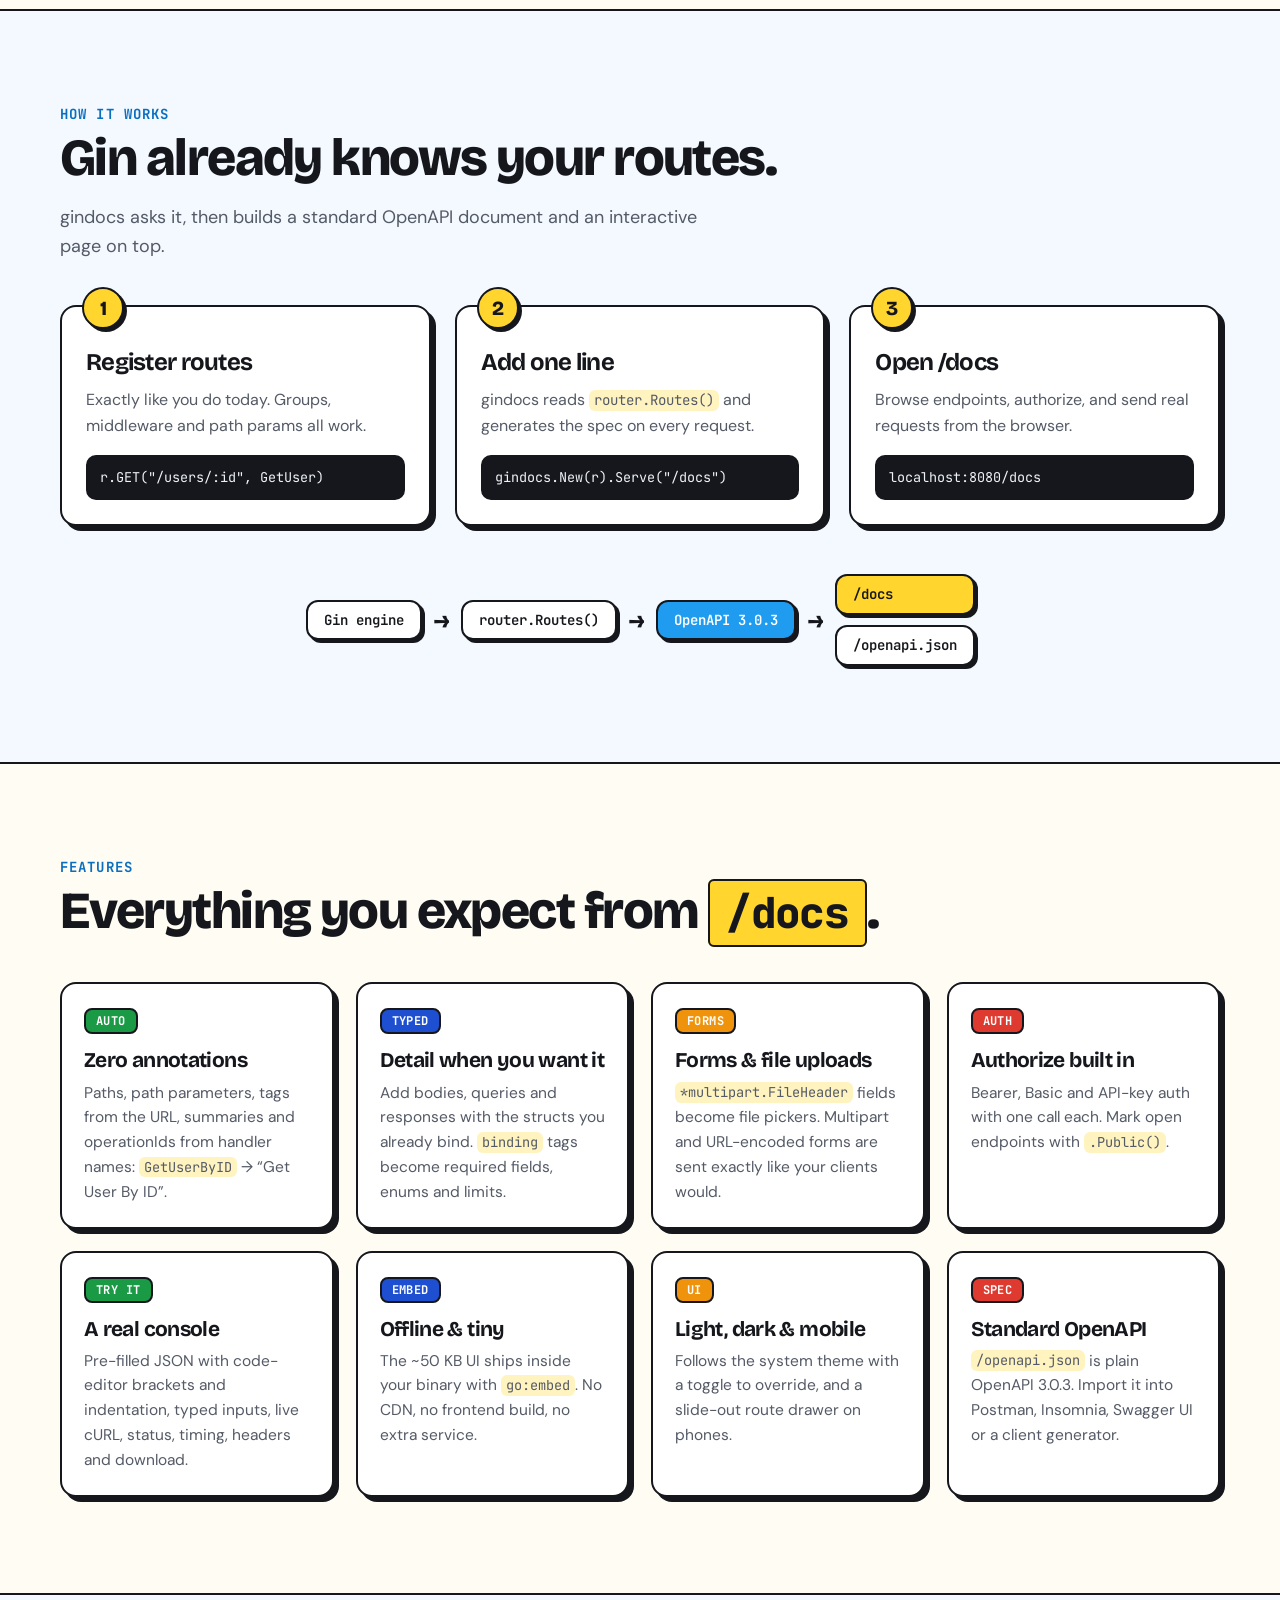
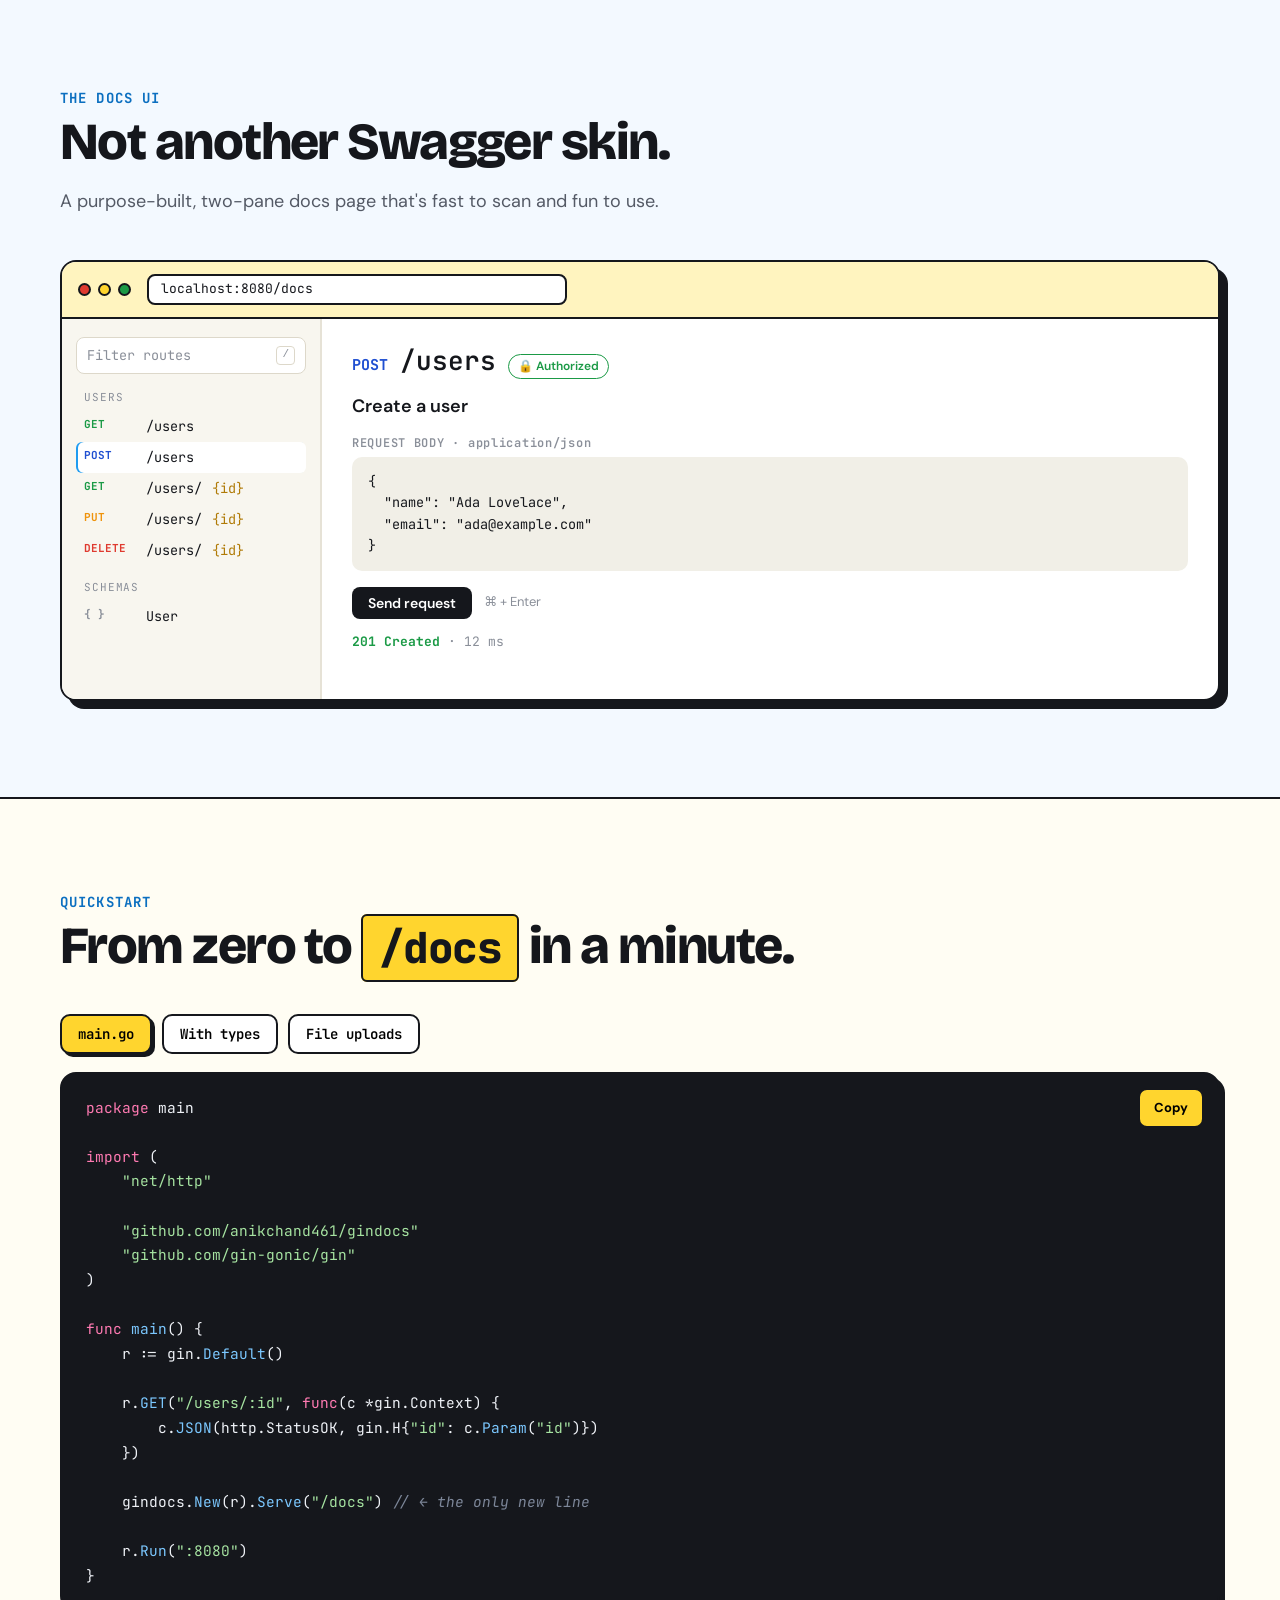
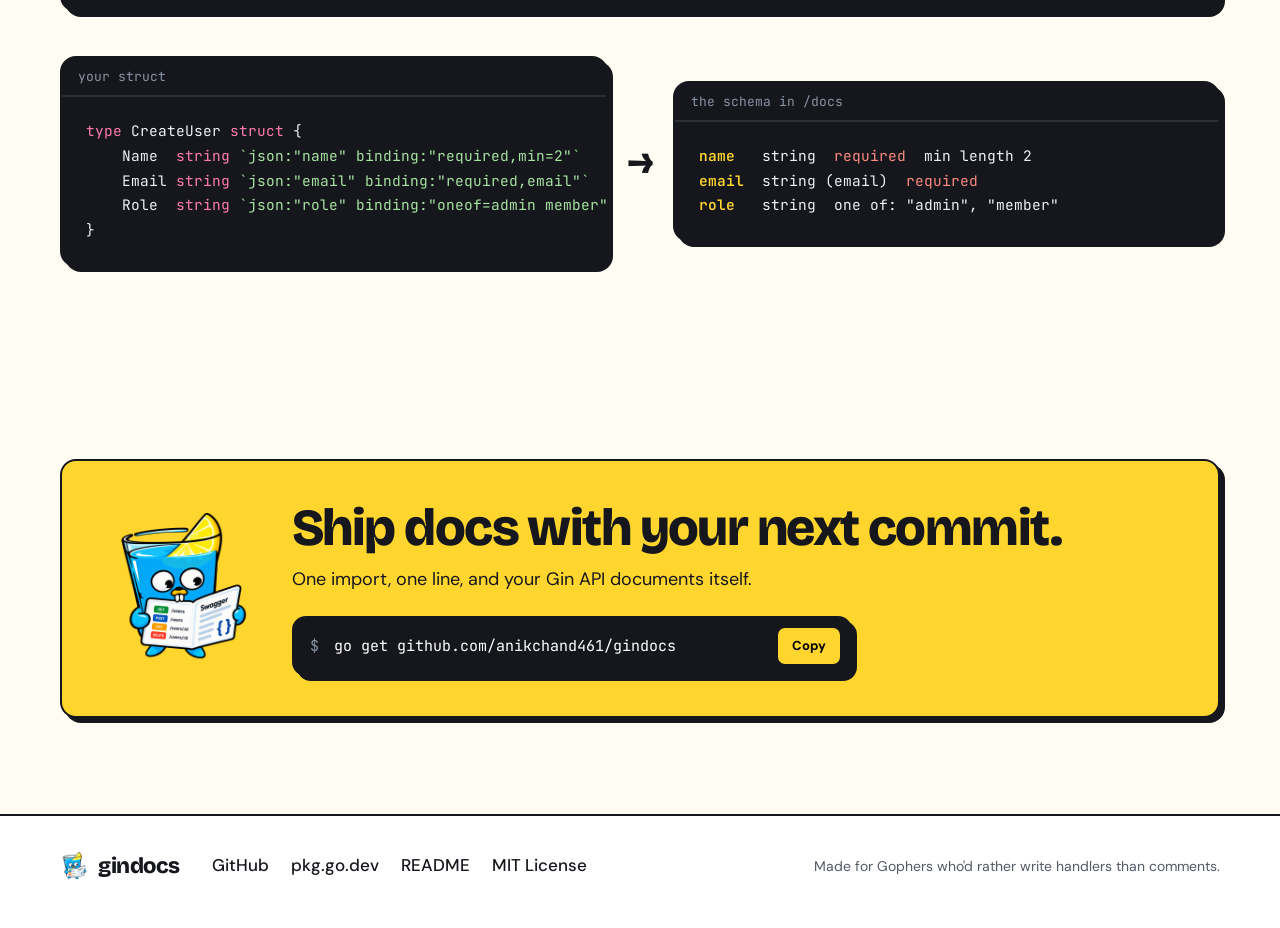
==== commit 071359be: "frontend responsive" ====
--- a/frontend/index.html
+++ b/frontend/index.html
@@ -28,13 +28,17 @@
         <img src="assets/favicon-64.png" alt="" width="36" height="36">
         <span>gindocs</span>
       </a>
-      <nav class="nav-links" aria-label="Sections">
+      <nav class="nav-links" id="site-menu" aria-label="Sections">
         <a href="#why">Why</a>
         <a href="#how">How it works</a>
         <a href="#features">Features</a>
+        <a href="#preview">Docs UI</a>
         <a href="#quickstart">Quickstart</a>
       </nav>
-      <a class="btn btn-dark btn-sm" href="https://github.com/anikchand461/gindocs" target="_blank" rel="noopener">
+      <button class="menu-btn" type="button" aria-controls="site-menu" aria-expanded="false" aria-label="Open menu">
+        <svg viewBox="0 0 24 24" aria-hidden="true"><path class="bars" d="M4 7h16M4 12h16M4 17h16"/><path class="cross" d="M6 6l12 12M18 6L6 18"/></svg>
+      </button>
+      <a class="btn btn-dark btn-sm gh-btn" href="https://github.com/anikchand461/gindocs" target="_blank" rel="noopener" aria-label="gindocs on GitHub">
         <svg class="gh" viewBox="0 0 16 16" aria-hidden="true"><path d="M8 0C3.58 0 0 3.58 0 8c0 3.54 2.29 6.53 5.47 7.59.4.07.55-.17.55-.38 0-.19-.01-.82-.01-1.49-2.01.37-2.53-.49-2.69-.94-.09-.23-.48-.94-.82-1.13-.28-.15-.68-.52-.01-.53.63-.01 1.08.58 1.23.82.72 1.21 1.87.87 2.33.66.07-.52.28-.87.51-1.07-1.78-.2-3.64-.89-3.64-3.95 0-.87.31-1.59.82-2.15-.08-.2-.36-1.02.08-2.12 0 0 .67-.21 2.2.82.64-.18 1.32-.27 2-.27.68 0 1.36.09 2 .27 1.53-1.04 2.2-.82 2.2-.82.44 1.1.16 1.92.08 2.12.51.56.82 1.27.82 2.15 0 3.07-1.87 3.75-3.65 3.95.29.25.54.73.54 1.48 0 1.07-.01 1.93-.01 2.2 0 .21.15.46.55.38A8.013 8.013 0 0 0 16 8c0-4.42-3.58-8-8-8z"/></svg>
         <span>GitHub</span>
       </a>
--- a/frontend/style.css
+++ b/frontend/style.css
@@ -146,6 +146,33 @@
 
 .nav-links a:hover { background: var(--lemon-soft); }
 
+.menu-btn {
+  display: none;
+  place-items: center;
+  width: 44px;
+  height: 44px;
+  margin-left: auto;
+  padding: 0;
+  border: var(--line);
+  border-radius: 12px;
+  background: var(--white);
+  box-shadow: var(--shadow-sm);
+  cursor: pointer;
+}
+
+.menu-btn svg {
+  width: 22px;
+  height: 22px;
+  fill: none;
+  stroke: var(--ink);
+  stroke-width: 2.5;
+  stroke-linecap: round;
+}
+
+.menu-btn .cross,
+.menu-open .menu-btn .bars { display: none; }
+.menu-open .menu-btn .cross { display: inline; }
+
 /* ---------- hero ---------- */
 
 .hero {
@@ -158,7 +185,7 @@
 
 .hero-grid {
   display: grid;
-  grid-template-columns: 1.05fr 0.95fr;
+  grid-template-columns: minmax(0, 1.1fr) minmax(0, 0.9fr);
   align-items: center;
   gap: 40px;
 }
@@ -196,7 +223,7 @@
 
 h1 {
   margin: 0;
-  font-size: clamp(42px, 6.4vw, 78px);
+  font-size: clamp(38px, 4.6vw + 8px, 66px);
   font-weight: 800;
   line-height: 1.02;
 }
@@ -241,6 +268,7 @@
 
 .copy {
   flex: none;
+  min-height: 40px;
   padding: 8px 14px;
   border: 2px solid var(--ink);
   border-radius: 9px;
@@ -276,12 +304,14 @@
   position: relative;
   display: grid;
   place-items: center;
-  min-height: 420px;
+  justify-self: center;
+  width: min(480px, 100%);
+  aspect-ratio: 1;
 }
 
 .blob {
   position: absolute;
-  width: 82%;
+  width: 84%;
   aspect-ratio: 1;
   border: var(--line);
   border-radius: 46% 54% 52% 48% / 50% 44% 56% 50%;
@@ -291,7 +321,7 @@
 
 .logo-big {
   position: relative;
-  width: min(460px, 100%);
+  width: 96%;
   filter: drop-shadow(6px 8px 0 rgb(21 23 28 / 0.18));
   animation: bob 5s ease-in-out infinite;
 }
@@ -603,6 +633,7 @@
 .tab-list { display: flex; flex-wrap: wrap; gap: 10px; margin-bottom: 18px; }
 
 .tab {
+  min-height: 40px;
   padding: 9px 16px;
   border: var(--line);
   border-radius: 10px;
@@ -638,6 +669,7 @@
 }
 
 .cta img { flex: none; animation: bob 5s ease-in-out infinite; }
+.cta > div { min-width: 0; max-width: 100%; }
 .cta p { margin: 10px 0 22px; font-size: 18px; }
 
 .install-dark { background: var(--ink); color: var(--white); }
@@ -659,39 +691,91 @@
 
 /* ---------- responsive ---------- */
 
-@media (max-width: 1000px) {
+/* Laptops: keep "Zero annotations." on one line. */
+@media (min-width: 901px) {
+  .hl { white-space: nowrap; }
+}
+
+@media (min-width: 1440px) {
+  .wrap { width: min(1240px, 100% - 64px); }
+}
+
+@media (max-width: 1100px) {
   .features { grid-template-columns: repeat(2, 1fr); }
   .compare { grid-template-columns: 1fr; }
   .code-card.good { transform: none; }
 }
 
-@media (max-width: 820px) {
-  .nav-links { display: none; }
-  .nav-inner { justify-content: space-between; }
-
-  .hero { padding: 32px 0 64px; }
-  .hero-grid { grid-template-columns: 1fr; gap: 12px; }
-  .hero-art { order: -1; min-height: 0; padding: 12px 0 8px; }
-  .logo-big { width: min(330px, 82vw); }
-  .sticker { font-size: 11px; }
+/* Tablets and phones: menu button, single-column hero. */
+@media (max-width: 900px) {
+  .menu-btn { display: inline-grid; }
+  .nav-inner { gap: 10px; }
+
+  .nav-links {
+    position: fixed;
+    inset: 68px 0 auto 0;
+    flex-direction: column;
+    gap: 4px;
+    margin: 0;
+    padding: 12px 16px 20px;
+    border-bottom: var(--line);
+    background: var(--paper);
+    box-shadow: 0 12px 24px rgb(21 23 28 / 0.12);
+    transform: translateY(-8px);
+    opacity: 0;
+    visibility: hidden;
+    transition: transform 0.18s, opacity 0.18s, visibility 0s linear 0.18s;
+  }
+
+  .menu-open .nav-links {
+    transform: none;
+    opacity: 1;
+    visibility: visible;
+    transition: transform 0.18s, opacity 0.18s;
+  }
+
+  .nav-links a {
+    display: flex;
+    align-items: center;
+    min-height: 48px;
+    padding: 0 14px;
+    border-radius: 12px;
+    font-size: 18px;
+  }
+
+  .hero { padding: 28px 0 64px; }
+  .hero-grid { grid-template-columns: minmax(0, 1fr); gap: 8px; }
+  .hero-art { order: -1; width: min(380px, 86vw); }
+  .hero-copy { max-width: 640px; }
+  .sticker { font-size: 12px; }
   .s-get { left: 0; }
   .s-del { right: 0; }
 
   .steps { grid-template-columns: 1fr; gap: 34px; }
   .window-body { grid-template-columns: 1fr; }
   .mock-side { border-right: 0; border-bottom: 2px solid #e6e2d6; }
-  .tags-demo { grid-template-columns: 1fr; }
+  .tags-demo { grid-template-columns: minmax(0, 1fr); }
   .tags-arrow { transform: rotate(90deg); justify-self: center; }
 
-  .cta { flex-direction: column; align-items: flex-start; padding: 30px 24px; }
+  .cta { flex-direction: column; align-items: stretch; padding: 30px 24px; }
+  .cta img { align-self: flex-start; }
   .fine { margin-left: 0; }
 
   .section { padding: 72px 0; }
+}
+
+/* Tablets in between: steps side by side still read well. */
+@media (min-width: 640px) and (max-width: 900px) {
+  .steps { grid-template-columns: repeat(3, minmax(0, 1fr)); gap: 18px; }
+  .step { padding: 30px 18px 20px; }
+  .mock-side { display: grid; grid-template-columns: repeat(2, minmax(0, 1fr)); column-gap: 12px; }
+  .mock-search, .mock-group { grid-column: 1 / -1; }
 }
 
 @media (max-width: 560px) {
   body { font-size: 16px; }
   .features { grid-template-columns: 1fr; }
+  .lede { font-size: 17px; }
   .install code { font-size: 13px; }
   .code-card pre { padding: 18px; font-size: 13px; }
   .flow { flex-direction: column; }
@@ -699,6 +783,33 @@
   .mock-main { padding: 20px; }
   .mock-title { font-size: 20px; }
   .copy-float { top: 10px; right: 10px; }
+  .cta-row .btn { flex: 1 1 auto; justify-content: center; }
+  .section { padding: 60px 0; }
+}
+
+/* Very small phones: the GitHub button shrinks to its icon. */
+@media (max-width: 380px) {
+  .gh-btn span { display: none; }
+  .gh-btn { padding: 9px 11px; }
+  .brand { font-size: 20px; }
+}
+
+/* Phones turned sideways: short screens get a compact two-column hero. */
+@media (max-height: 500px) and (orientation: landscape) {
+  .hero { padding: 20px 0 40px; }
+  .hero-grid { grid-template-columns: minmax(0, 1.3fr) minmax(0, 0.7fr); gap: 20px; }
+  .hero-art { order: 0; width: min(260px, 100%); }
+  .sticker { display: none; }
+  h1 { font-size: clamp(30px, 4.4vw, 44px); }
+  .lede { margin: 14px 0 18px; font-size: 16px; }
+  .stats { display: none; }
+  .nav-links { max-height: calc(100vh - 68px); overflow-y: auto; }
+}
+
+/* Touch screens: 44px tap targets. */
+@media (pointer: coarse) {
+  .copy, .tab, .btn-sm { min-height: 44px; }
+  .footer-links a { padding: 10px 0; }
 }
 
 @media (prefers-reduced-motion: reduce) {
